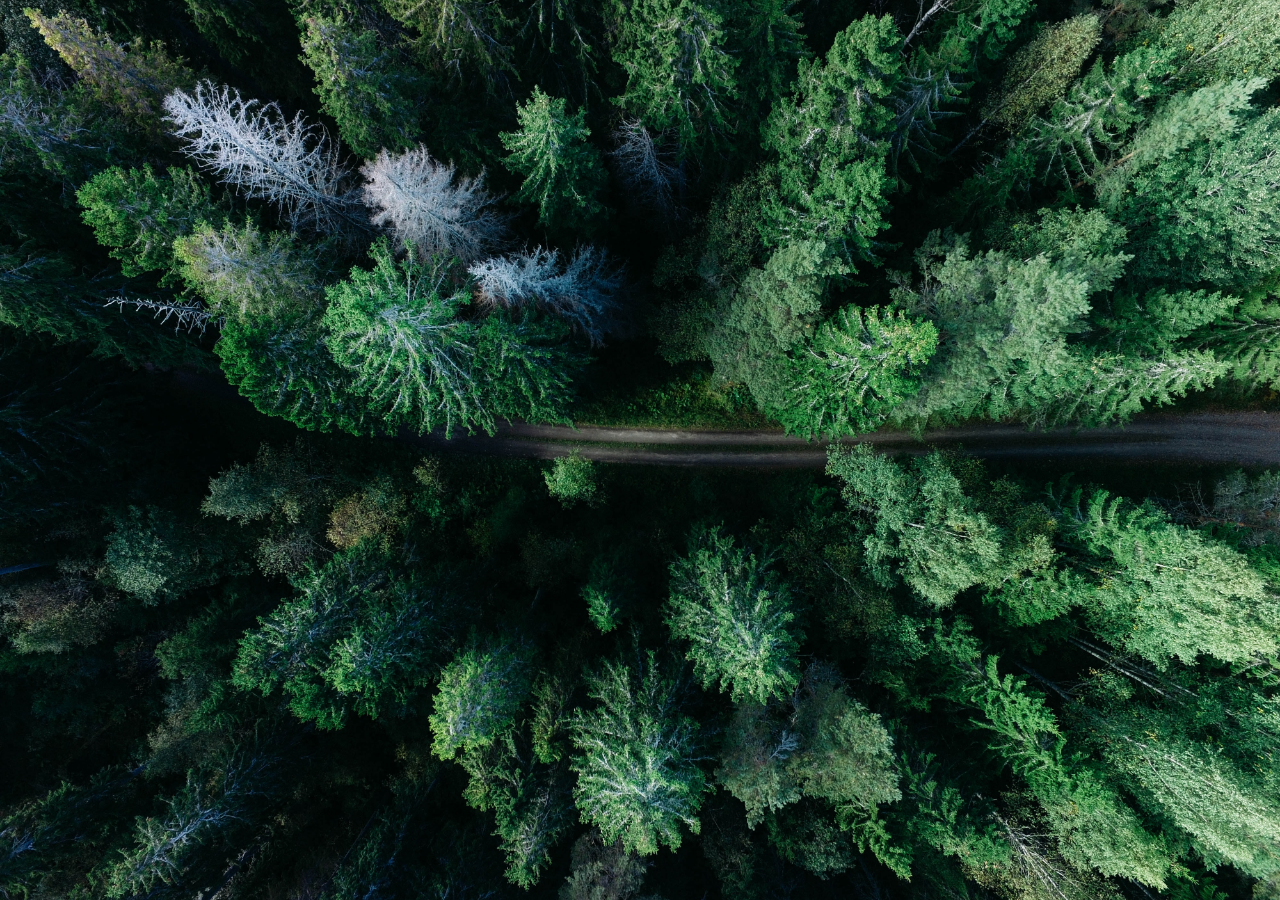
==== home-clock/index.html @ 4ad78677 "Create clock home screen" ====
<!DOCTYPE html>
<html lang="en">
<head>
    <meta charset="UTF-8">
    <meta http-equiv="X-UA-Compatible" content="IE=edge">
    <meta name="viewport" content="width=device-width, initial-scale=1.0">
    <link rel="stylesheet" href="style.css">
    <script src="app.js" defer></script>
    <title>Dom Manipulation Practice</title>
</head>
<body>
   <div class="screen">
       <h1 id="clock-date"></h1>
       <h2 id="clock-time"></h2>
   </div>
</body>
</html>
---- home-clock/style.css ----
* {
    box-sizing: border-box;
    font-family: helvetica, sans-serif;
    margin: 0;
    padding: 0;
    color: whitesmoke;
}

.screen {
    height: 100vh;
    width: 100vw;
    padding: 1em;
    text-align: center;
    background-image: url('img/background-2.jpg');
    background-position: center;
    background-size: cover;
    display: flex;
    flex-direction: column;
    justify-content: center;
    align-items: center;
    gap: .5em;
}

#clock-date {
    font-size: clamp(.8rem, 5vw, 2.5rem);
    font-weight: 100;
}

#clock-time {
    font-size: clamp(1rem, 15vw, 10rem);
}
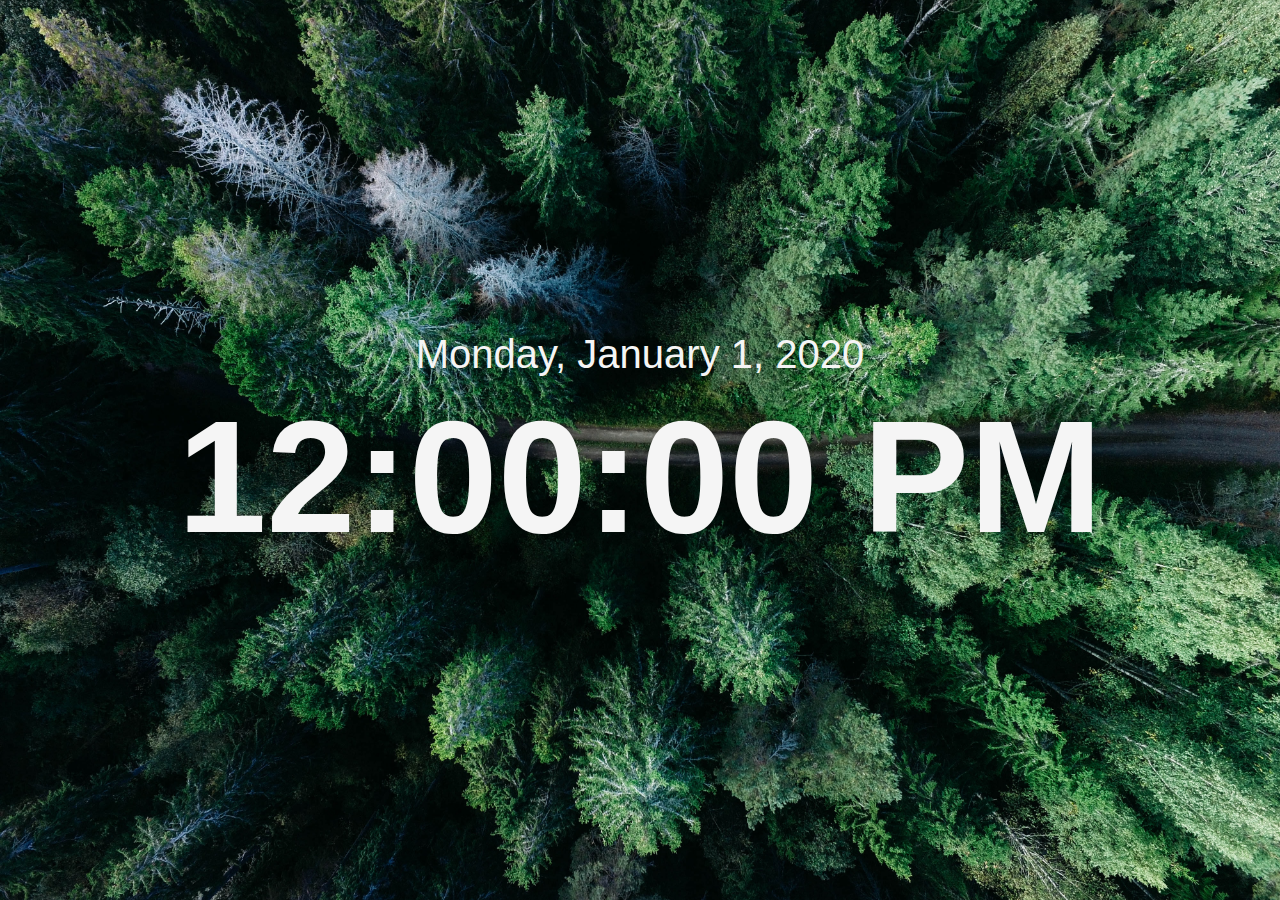
==== commit 86e82afe: "added fade in on load" ====
--- a/home-clock/index.html
+++ b/home-clock/index.html
@@ -10,8 +10,8 @@
 </head>
 <body>
    <div class="screen">
-       <h1 id="clock-date"></h1>
-       <h2 id="clock-time"></h2>
+       <h1 id="clock-date">Monday, January 1, 2020</h1>
+       <h2 id="clock-time">12:00:00 PM</h2>
    </div>
 </body>
 </html>--- a/home-clock/style.css
+++ b/home-clock/style.css
@@ -6,14 +6,15 @@
     color: whitesmoke;
 }
 
+
 .screen {
+    background-image: url('img/background-2.jpg');
+    background-position: center;
+    background-size: cover;
     height: 100vh;
     width: 100vw;
     padding: 1em;
     text-align: center;
-    background-image: url('img/background-2.jpg');
-    background-position: center;
-    background-size: cover;
     display: flex;
     flex-direction: column;
     justify-content: center;
@@ -22,10 +23,24 @@
 }
 
 #clock-date {
+    animation: fadeInAnimation 2s ease-in-out;
     font-size: clamp(.8rem, 5vw, 2.5rem);
     font-weight: 100;
 }
 
 #clock-time {
+    animation: fadeInAnimation 2s ease-in-out;
     font-size: clamp(1rem, 15vw, 10rem);
+}
+
+@keyframes fadeInAnimation {
+    0% {
+        opacity: 0;
+    }
+    50% {
+        opacity: 0;
+    }
+    100% {
+        opacity: 100;
+    }
 }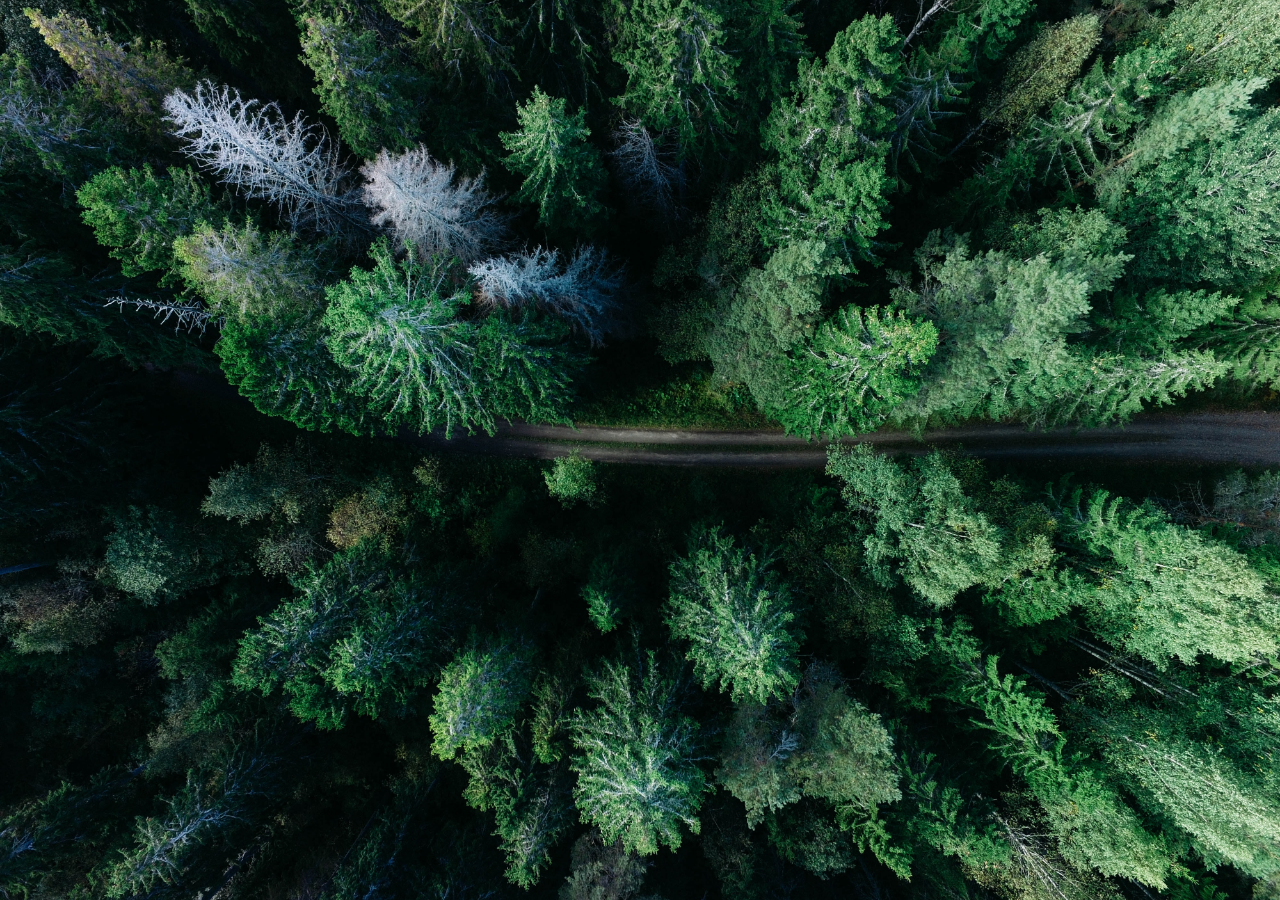
==== commit 99ffaf67: "minor html fixes" ====
--- a/home-clock/index.html
+++ b/home-clock/index.html
@@ -10,8 +10,8 @@
 </head>
 <body>
    <div class="screen">
-       <h1 id="clock-date">Monday, January 1, 2020</h1>
-       <h2 id="clock-time">12:00:00 PM</h2>
+       <h1 id="clock-date"></h1>
+       <h2 id="clock-time"></h2>
    </div>
 </body>
 </html>